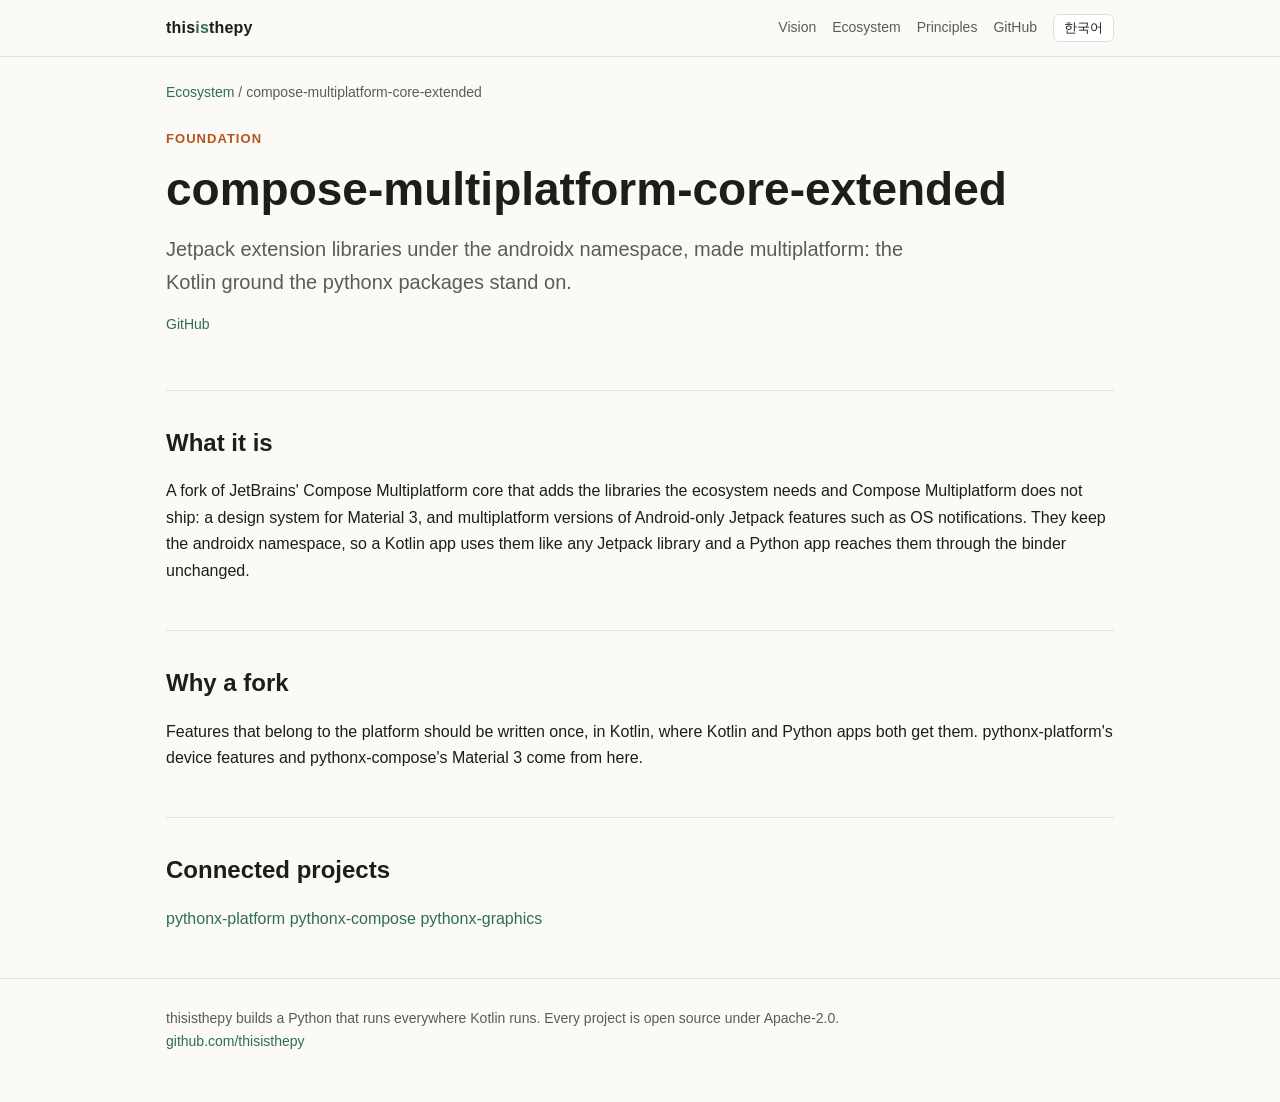
==== projects/compose-multiplatform-core-extended/index.html @ 2e210300 "Site: Replace the old site with the thisisthepy ecosystem pages / describes what the ecosystem is fo" ====
<!doctype html>
<html lang="en"><head><meta charset="utf-8"><meta name="viewport" content="width=device-width,initial-scale=1">
<title>compose-multiplatform-core-extended | thisisthepy</title><meta name="description" content="Jetpack extension libraries under the androidx namespace, made multiplatform: the Kotlin ground the pythonx packages stand on.">
<link rel="stylesheet" href="../../assets/site.css"><script src="../../assets/site.js"></script></head>
<body><header class="top"><div class="wrap"><a class="brand" href="../../">this<span>is</span>thepy</a><nav class="links">
<a href="../../#vision"><span data-l="en">Vision</span><span data-l="ko">비전</span></a>
<a href="../../#stack"><span data-l="en">Ecosystem</span><span data-l="ko">생태계</span></a>
<a class="hide-sm" href="../../#principles"><span data-l="en">Principles</span><span data-l="ko">원칙</span></a>
<a class="hide-sm" href="https://github.com/thisisthepy">GitHub</a>
<button class="lang" id="lang" type="button">한국어</button></nav></div></header>
<main class="wrap"><div class="crumbs"><a href="../../"><span data-l="en">Ecosystem</span><span data-l="ko">생태계</span></a> / compose-multiplatform-core-extended</div>
<div class="hero" style="padding-top:24px"><div class="kicker">Foundation</div><h1>compose-multiplatform-core-extended</h1>
<p class="lead"><span data-l="en">Jetpack extension libraries under the androidx namespace, made multiplatform: the Kotlin ground the pythonx packages stand on.</span><span data-l="ko">androidx 네임스페이스 아래의 Jetpack 확장 라이브러리를 멀티플랫폼으로: pythonx 패키지가 딛는 Kotlin 바닥.</span></p>
<p style="margin-top:14px;font-size:14px"><a href="https://github.com/thisisthepy/compose-multiplatform-core-extended">GitHub</a></p></div>
<div data-l="en">
<section><h2>What it is</h2>
<p>A fork of JetBrains' Compose Multiplatform core that adds the libraries the ecosystem needs and Compose Multiplatform does not ship: a design system for Material 3, and multiplatform versions of Android-only Jetpack features such as OS notifications. They keep the androidx namespace, so a Kotlin app uses them like any Jetpack library and a Python app reaches them through the binder unchanged.</p></section>
<section><h2>Why a fork</h2>
<p>Features that belong to the platform should be written once, in Kotlin, where Kotlin and Python apps both get them. pythonx-platform's device features and pythonx-compose's Material 3 come from here.</p></section>
</div><div data-l="ko">
<section><h2>무엇인가</h2>
<p>JetBrains의 Compose Multiplatform 코어를 포크해서, 생태계에 필요하지만 Compose Multiplatform이 제공하지 않는 라이브러리를 더합니다. Material 3용 디자인 시스템, 그리고 OS 알림처럼 Android에만 있던 Jetpack 기능의 멀티플랫폼 버전입니다. androidx 네임스페이스를 그대로 써서 Kotlin 앱은 다른 Jetpack 라이브러리처럼 쓰고, Python 앱은 바인더로 그대로 닿습니다.</p></section>
<section><h2>왜 포크인가</h2>
<p>플랫폼에 속하는 기능은 Kotlin으로 한 번 쓰고 Kotlin 앱과 Python 앱이 함께 써야 합니다. pythonx-platform의 기기 기능과 pythonx-compose의 Material 3가 여기서 나옵니다.</p></section>
</div>
<section><h2><span data-l="en">Connected projects</span><span data-l="ko">연결된 프로젝트</span></h2><p><a class="tag" href="../pythonx-platform/">pythonx-platform</a> <a class="tag" href="../pythonx-compose/">pythonx-compose</a> <a class="tag" href="../pythonx-graphics/">pythonx-graphics</a></p></section></main>
<footer><div class="wrap"><span data-l="en">thisisthepy builds a Python that runs everywhere Kotlin runs. Every project is open source under Apache-2.0.</span><span data-l="ko">thisisthepy는 Kotlin이 도는 모든 곳에서 도는 Python을 만듭니다. 모든 프로젝트는 Apache-2.0 오픈소스입니다.</span><br><a href="https://github.com/thisisthepy">github.com/thisisthepy</a></div></footer>
</body></html>
---- assets/site.css ----
:root{--bg:#fbfaf7;--fg:#1d1d1b;--muted:#5d5b55;--line:#e3e0d8;--card:#ffffff;--accent:#2f6f4f;--accent-2:#b8541b;--code:#f1efe8;--layer1:#e9f2ec;--layer2:#f4ece3;--layer3:#e8eef5;--layer4:#f2e9f2;--layer5:#eeeeea}
@media (prefers-color-scheme:dark){:root:not([data-theme="light"]){--bg:#121311;--fg:#ecebe6;--muted:#a3a19a;--line:#2c2d29;--card:#1a1b18;--accent:#7cc39b;--accent-2:#e59a62;--code:#22231f;--layer1:#1c2a22;--layer2:#2c241c;--layer3:#1c2430;--layer4:#2a1f2a;--layer5:#22231f}}
:root[data-theme="dark"]{--bg:#121311;--fg:#ecebe6;--muted:#a3a19a;--line:#2c2d29;--card:#1a1b18;--accent:#7cc39b;--accent-2:#e59a62;--code:#22231f;--layer1:#1c2a22;--layer2:#2c241c;--layer3:#1c2430;--layer4:#2a1f2a;--layer5:#22231f}
*{box-sizing:border-box}
html{-webkit-text-size-adjust:100%}
body{margin:0;background:var(--bg);color:var(--fg);font:16px/1.65 -apple-system,BlinkMacSystemFont,"Segoe UI","Apple SD Gothic Neo","Noto Sans KR",Roboto,sans-serif}
a{color:var(--accent);text-decoration:none}a:hover{text-decoration:underline}
.wrap{max-width:980px;margin:0 auto;padding:0 16px}
header.top{border-bottom:1px solid var(--line);position:sticky;top:0;background:var(--bg);z-index:5}
header.top .wrap{display:flex;align-items:center;justify-content:space-between;gap:12px;height:56px}
.brand{font-weight:700;letter-spacing:.2px;color:var(--fg)}
.brand span{color:var(--accent)}
nav.links{display:flex;gap:16px;align-items:center;font-size:14px;flex-wrap:wrap}
nav.links a{color:var(--muted)}
.lang{border:1px solid var(--line);background:var(--card);color:var(--fg);border-radius:6px;padding:4px 10px;font-size:13px;cursor:pointer}
.hero{padding:64px 0 40px}
.hero h1{font-size:clamp(28px,5vw,46px);line-height:1.2;margin:0 0 16px}
.hero p.lead{font-size:clamp(17px,2.2vw,20px);color:var(--muted);max-width:760px;margin:0}
.kicker{font-size:13px;letter-spacing:.08em;text-transform:uppercase;color:var(--accent-2);font-weight:600;margin-bottom:12px}
section{padding:32px 0;border-top:1px solid var(--line)}
section h2{font-size:24px;margin:0 0 16px}
section h3{font-size:18px;margin:24px 0 8px}
p{margin:0 0 14px}
ul{padding-left:20px;margin:0 0 14px}li{margin:4px 0}
.grid{display:grid;grid-template-columns:repeat(auto-fit,minmax(260px,1fr));gap:14px}
.card{background:var(--card);border:1px solid var(--line);border-radius:10px;padding:16px}
.card h3{margin:0 0 6px;font-size:17px}
.card p{color:var(--muted);font-size:15px;margin:0 0 10px}
.card .tag{display:inline-block;font-size:12px;color:var(--accent-2);border:1px solid var(--line);border-radius:999px;padding:1px 8px;margin-right:4px}
.stack{display:flex;flex-direction:column;gap:8px;margin:8px 0 16px}
.layer{border-radius:10px;padding:12px 14px;border:1px solid var(--line)}
.layer b{display:block;font-size:13px;letter-spacing:.06em;text-transform:uppercase;color:var(--muted);margin-bottom:6px}
.layer .items{display:flex;flex-wrap:wrap;gap:8px}
.layer .items a,.layer .items span{background:var(--card);border:1px solid var(--line);border-radius:6px;padding:3px 10px;font-size:14px;color:var(--fg)}
.l1{background:var(--layer1)}.l2{background:var(--layer2)}.l3{background:var(--layer3)}.l4{background:var(--layer4)}.l5{background:var(--layer5)}
code,pre{font-family:ui-monospace,SFMono-Regular,Menlo,Consolas,monospace;font-size:14px}
code{background:var(--code);padding:1px 5px;border-radius:4px}
pre{background:var(--code);padding:14px;border-radius:8px;overflow-x:auto;line-height:1.5}
pre code{background:none;padding:0}
table{border-collapse:collapse;width:100%;font-size:15px;margin:8px 0 16px;display:block;overflow-x:auto}
th,td{border-bottom:1px solid var(--line);padding:8px 10px;text-align:left;vertical-align:top}
th{color:var(--muted);font-weight:600;font-size:13px}
.note{border-left:3px solid var(--accent);padding:6px 12px;color:var(--muted);margin:12px 0}
.crumbs{font-size:14px;color:var(--muted);margin-top:24px}
footer{border-top:1px solid var(--line);padding:28px 0 48px;color:var(--muted);font-size:14px}
[data-l="ko"]{display:none}
html[lang="ko"] [data-l="ko"]{display:revert}
html[lang="ko"] [data-l="en"]{display:none}
@media (max-width:640px){nav.links .hide-sm{display:none}.hero{padding:40px 0 24px}}
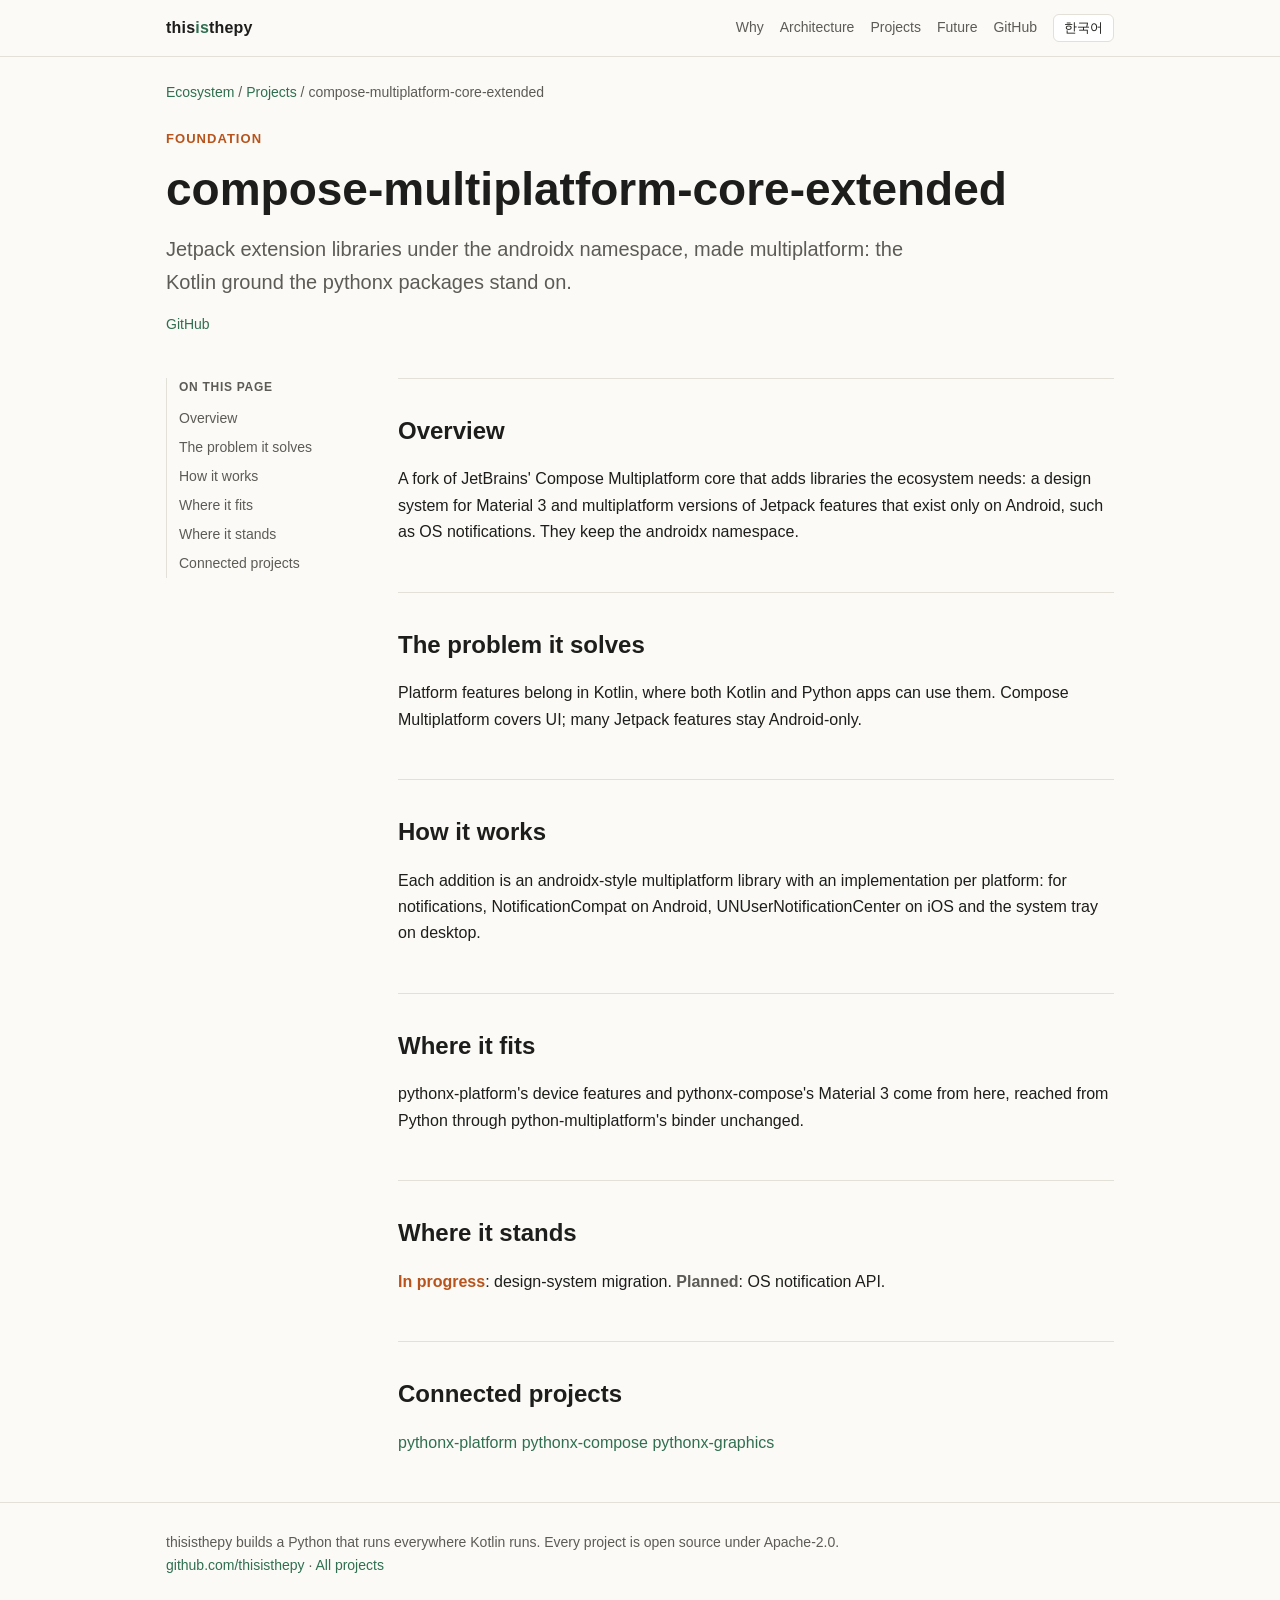
==== commit 501433ba: "Site: Restructure every page into systematic sections with a table of contents The home page covers " ====
--- a/projects/compose-multiplatform-core-extended/index.html
+++ b/projects/compose-multiplatform-core-extended/index.html
@@ -3,26 +3,15 @@
 <title>compose-multiplatform-core-extended | thisisthepy</title><meta name="description" content="Jetpack extension libraries under the androidx namespace, made multiplatform: the Kotlin ground the pythonx packages stand on.">
 <link rel="stylesheet" href="../../assets/site.css"><script src="../../assets/site.js"></script></head>
 <body><header class="top"><div class="wrap"><a class="brand" href="../../">this<span>is</span>thepy</a><nav class="links">
-<a href="../../#vision"><span data-l="en">Vision</span><span data-l="ko">비전</span></a>
-<a href="../../#stack"><span data-l="en">Ecosystem</span><span data-l="ko">생태계</span></a>
-<a class="hide-sm" href="../../#principles"><span data-l="en">Principles</span><span data-l="ko">원칙</span></a>
+<a href="../../#problem"><span data-l="en">Why</span><span data-l="ko">왜</span></a>
+<a href="../../#architecture"><span data-l="en">Architecture</span><span data-l="ko">구조</span></a>
+<a href="../../#projects"><span data-l="en">Projects</span><span data-l="ko">프로젝트</span></a>
+<a class="hide-sm" href="../../#future"><span data-l="en">Future</span><span data-l="ko">미래</span></a>
 <a class="hide-sm" href="https://github.com/thisisthepy">GitHub</a>
 <button class="lang" id="lang" type="button">한국어</button></nav></div></header>
-<main class="wrap"><div class="crumbs"><a href="../../"><span data-l="en">Ecosystem</span><span data-l="ko">생태계</span></a> / compose-multiplatform-core-extended</div>
-<div class="hero" style="padding-top:24px"><div class="kicker">Foundation</div><h1>compose-multiplatform-core-extended</h1>
+<main class="wrap"><div class="crumbs"><a href="../../"><span data-l="en">Ecosystem</span><span data-l="ko">생태계</span></a> / <a href="../../#projects"><span data-l="en">Projects</span><span data-l="ko">프로젝트</span></a> / compose-multiplatform-core-extended</div>
+<div class="hero" style="padding:24px 0 28px"><div class="kicker">Foundation</div><h1>compose-multiplatform-core-extended</h1>
 <p class="lead"><span data-l="en">Jetpack extension libraries under the androidx namespace, made multiplatform: the Kotlin ground the pythonx packages stand on.</span><span data-l="ko">androidx 네임스페이스 아래의 Jetpack 확장 라이브러리를 멀티플랫폼으로: pythonx 패키지가 딛는 Kotlin 바닥.</span></p>
-<p style="margin-top:14px;font-size:14px"><a href="https://github.com/thisisthepy/compose-multiplatform-core-extended">GitHub</a></p></div>
-<div data-l="en">
-<section><h2>What it is</h2>
-<p>A fork of JetBrains' Compose Multiplatform core that adds the libraries the ecosystem needs and Compose Multiplatform does not ship: a design system for Material 3, and multiplatform versions of Android-only Jetpack features such as OS notifications. They keep the androidx namespace, so a Kotlin app uses them like any Jetpack library and a Python app reaches them through the binder unchanged.</p></section>
-<section><h2>Why a fork</h2>
-<p>Features that belong to the platform should be written once, in Kotlin, where Kotlin and Python apps both get them. pythonx-platform's device features and pythonx-compose's Material 3 come from here.</p></section>
-</div><div data-l="ko">
-<section><h2>무엇인가</h2>
-<p>JetBrains의 Compose Multiplatform 코어를 포크해서, 생태계에 필요하지만 Compose Multiplatform이 제공하지 않는 라이브러리를 더합니다. Material 3용 디자인 시스템, 그리고 OS 알림처럼 Android에만 있던 Jetpack 기능의 멀티플랫폼 버전입니다. androidx 네임스페이스를 그대로 써서 Kotlin 앱은 다른 Jetpack 라이브러리처럼 쓰고, Python 앱은 바인더로 그대로 닿습니다.</p></section>
-<section><h2>왜 포크인가</h2>
-<p>플랫폼에 속하는 기능은 Kotlin으로 한 번 쓰고 Kotlin 앱과 Python 앱이 함께 써야 합니다. pythonx-platform의 기기 기능과 pythonx-compose의 Material 3가 여기서 나옵니다.</p></section>
-</div>
-<section><h2><span data-l="en">Connected projects</span><span data-l="ko">연결된 프로젝트</span></h2><p><a class="tag" href="../pythonx-platform/">pythonx-platform</a> <a class="tag" href="../pythonx-compose/">pythonx-compose</a> <a class="tag" href="../pythonx-graphics/">pythonx-graphics</a></p></section></main>
-<footer><div class="wrap"><span data-l="en">thisisthepy builds a Python that runs everywhere Kotlin runs. Every project is open source under Apache-2.0.</span><span data-l="ko">thisisthepy는 Kotlin이 도는 모든 곳에서 도는 Python을 만듭니다. 모든 프로젝트는 Apache-2.0 오픈소스입니다.</span><br><a href="https://github.com/thisisthepy">github.com/thisisthepy</a></div></footer>
+<p style="margin-top:14px;font-size:14px"><a href="https://github.com/thisisthepy/compose-multiplatform-core-extended">GitHub</a></p></div><div class="layout"><aside class="toc"><b><span data-l="en">On this page</span><span data-l="ko">이 페이지</span></b><a href="#overview"><span data-l="en">Overview</span><span data-l="ko">개요</span></a><a href="#problem"><span data-l="en">The problem it solves</span><span data-l="ko">푸는 문제</span></a><a href="#how"><span data-l="en">How it works</span><span data-l="ko">동작 방식</span></a><a href="#fit"><span data-l="en">Where it fits</span><span data-l="ko">생태계 안의 위치</span></a><a href="#state"><span data-l="en">Where it stands</span><span data-l="ko">현재 상태</span></a><a href="#related"><span data-l="en">Connected projects</span><span data-l="ko">연결된 프로젝트</span></a></aside><div><section id="overview"><h2><span data-l="en">Overview</span><span data-l="ko">개요</span></h2><div data-l="en"><p>A fork of JetBrains' Compose Multiplatform core that adds libraries the ecosystem needs: a design system for Material 3 and multiplatform versions of Jetpack features that exist only on Android, such as OS notifications. They keep the androidx namespace.</p></div><div data-l="ko"><p>JetBrains의 Compose Multiplatform 코어를 포크해서 생태계에 필요한 라이브러리를 더합니다. Material 3용 디자인 시스템, 그리고 OS 알림처럼 Android에만 있던 Jetpack 기능의 멀티플랫폼 버전입니다. androidx 네임스페이스를 그대로 씁니다.</p></div></section><section id="problem"><h2><span data-l="en">The problem it solves</span><span data-l="ko">푸는 문제</span></h2><div data-l="en"><p>Platform features belong in Kotlin, where both Kotlin and Python apps can use them. Compose Multiplatform covers UI; many Jetpack features stay Android-only.</p></div><div data-l="ko"><p>플랫폼 기능은 Kotlin 앱과 Python 앱이 모두 쓸 수 있는 Kotlin에 있어야 합니다. Compose Multiplatform은 UI를 다루지만, 많은 Jetpack 기능은 Android 전용으로 남아 있습니다.</p></div></section><section id="how"><h2><span data-l="en">How it works</span><span data-l="ko">동작 방식</span></h2><div data-l="en"><p>Each addition is an androidx-style multiplatform library with an implementation per platform: for notifications, NotificationCompat on Android, UNUserNotificationCenter on iOS and the system tray on desktop.</p></div><div data-l="ko"><p>추가하는 것마다 플랫폼별 구현을 가진 androidx 방식의 멀티플랫폼 라이브러리입니다. 알림이라면 Android는 NotificationCompat, iOS는 UNUserNotificationCenter, 데스크톱은 시스템 트레이입니다.</p></div></section><section id="fit"><h2><span data-l="en">Where it fits</span><span data-l="ko">생태계 안의 위치</span></h2><div data-l="en"><p>pythonx-platform's device features and pythonx-compose's Material 3 come from here, reached from Python through python-multiplatform's binder unchanged.</p></div><div data-l="ko"><p>pythonx-platform의 기기 기능과 pythonx-compose의 Material 3가 여기서 나오고, Python은 python-multiplatform의 바인더로 그대로 닿습니다.</p></div></section><section id="state"><h2><span data-l="en">Where it stands</span><span data-l="ko">현재 상태</span></h2><div data-l="en"><p><span class="status-wip">In progress</span>: design-system migration. <span class="status-plan">Planned</span>: OS notification API.</p></div><div data-l="ko"><p><span class="status-wip">진행 중</span>: 디자인 시스템 이전. <span class="status-plan">계획</span>: OS 알림 API.</p></div></section><section id="related"><h2><span data-l="en">Connected projects</span><span data-l="ko">연결된 프로젝트</span></h2><div data-l="en"><p><a class="tag" href="../pythonx-platform/">pythonx-platform</a> <a class="tag" href="../pythonx-compose/">pythonx-compose</a> <a class="tag" href="../pythonx-graphics/">pythonx-graphics</a></p></div><div data-l="ko"><p><a class="tag" href="../pythonx-platform/">pythonx-platform</a> <a class="tag" href="../pythonx-compose/">pythonx-compose</a> <a class="tag" href="../pythonx-graphics/">pythonx-graphics</a></p></div></section></div></div></main>
+<footer><div class="wrap"><span data-l="en">thisisthepy builds a Python that runs everywhere Kotlin runs. Every project is open source under Apache-2.0.</span><span data-l="ko">thisisthepy는 Kotlin이 도는 모든 곳에서 도는 Python을 만듭니다. 모든 프로젝트는 Apache-2.0 오픈소스입니다.</span><br><a href="https://github.com/thisisthepy">github.com/thisisthepy</a> · <a href="../../#projects"><span data-l="en">All projects</span><span data-l="ko">전체 프로젝트</span></a></div></footer>
 </body></html>
--- a/assets/site.css
+++ b/assets/site.css
@@ -47,3 +47,16 @@
 html[lang="ko"] [data-l="ko"]{display:revert}
 html[lang="ko"] [data-l="en"]{display:none}
 @media (max-width:640px){nav.links .hide-sm{display:none}.hero{padding:40px 0 24px}}
+.layout{display:grid;grid-template-columns:200px minmax(0,1fr);gap:32px;align-items:start}
+.toc{position:sticky;top:72px;font-size:14px;border-left:1px solid var(--line);padding-left:12px}
+.toc b{display:block;font-size:12px;letter-spacing:.06em;text-transform:uppercase;color:var(--muted);margin-bottom:6px}
+.toc a{display:block;color:var(--muted);padding:3px 0}
+.toc a:hover{color:var(--accent)}
+@media (max-width:820px){.layout{grid-template-columns:1fr}.toc{position:static;border-left:none;padding-left:0;border-bottom:1px solid var(--line);padding-bottom:12px}}
+.flow{display:flex;flex-wrap:wrap;align-items:stretch;gap:6px;margin:10px 0 16px}
+.flow .step{flex:1 1 150px;background:var(--card);border:1px solid var(--line);border-radius:8px;padding:10px 12px;font-size:14px}
+.flow .step b{display:block;font-size:13px;color:var(--accent-2);margin-bottom:4px}
+.flow .arrow{align-self:center;color:var(--muted);font-size:18px}
+.status-ok{color:var(--accent);font-weight:600}.status-wip{color:var(--accent-2);font-weight:600}.status-plan{color:var(--muted);font-weight:600}
+dl.gloss dt{font-weight:600;margin-top:10px}dl.gloss dd{margin:2px 0 0 0;color:var(--muted)}
+.two{display:grid;grid-template-columns:repeat(auto-fit,minmax(280px,1fr));gap:14px}
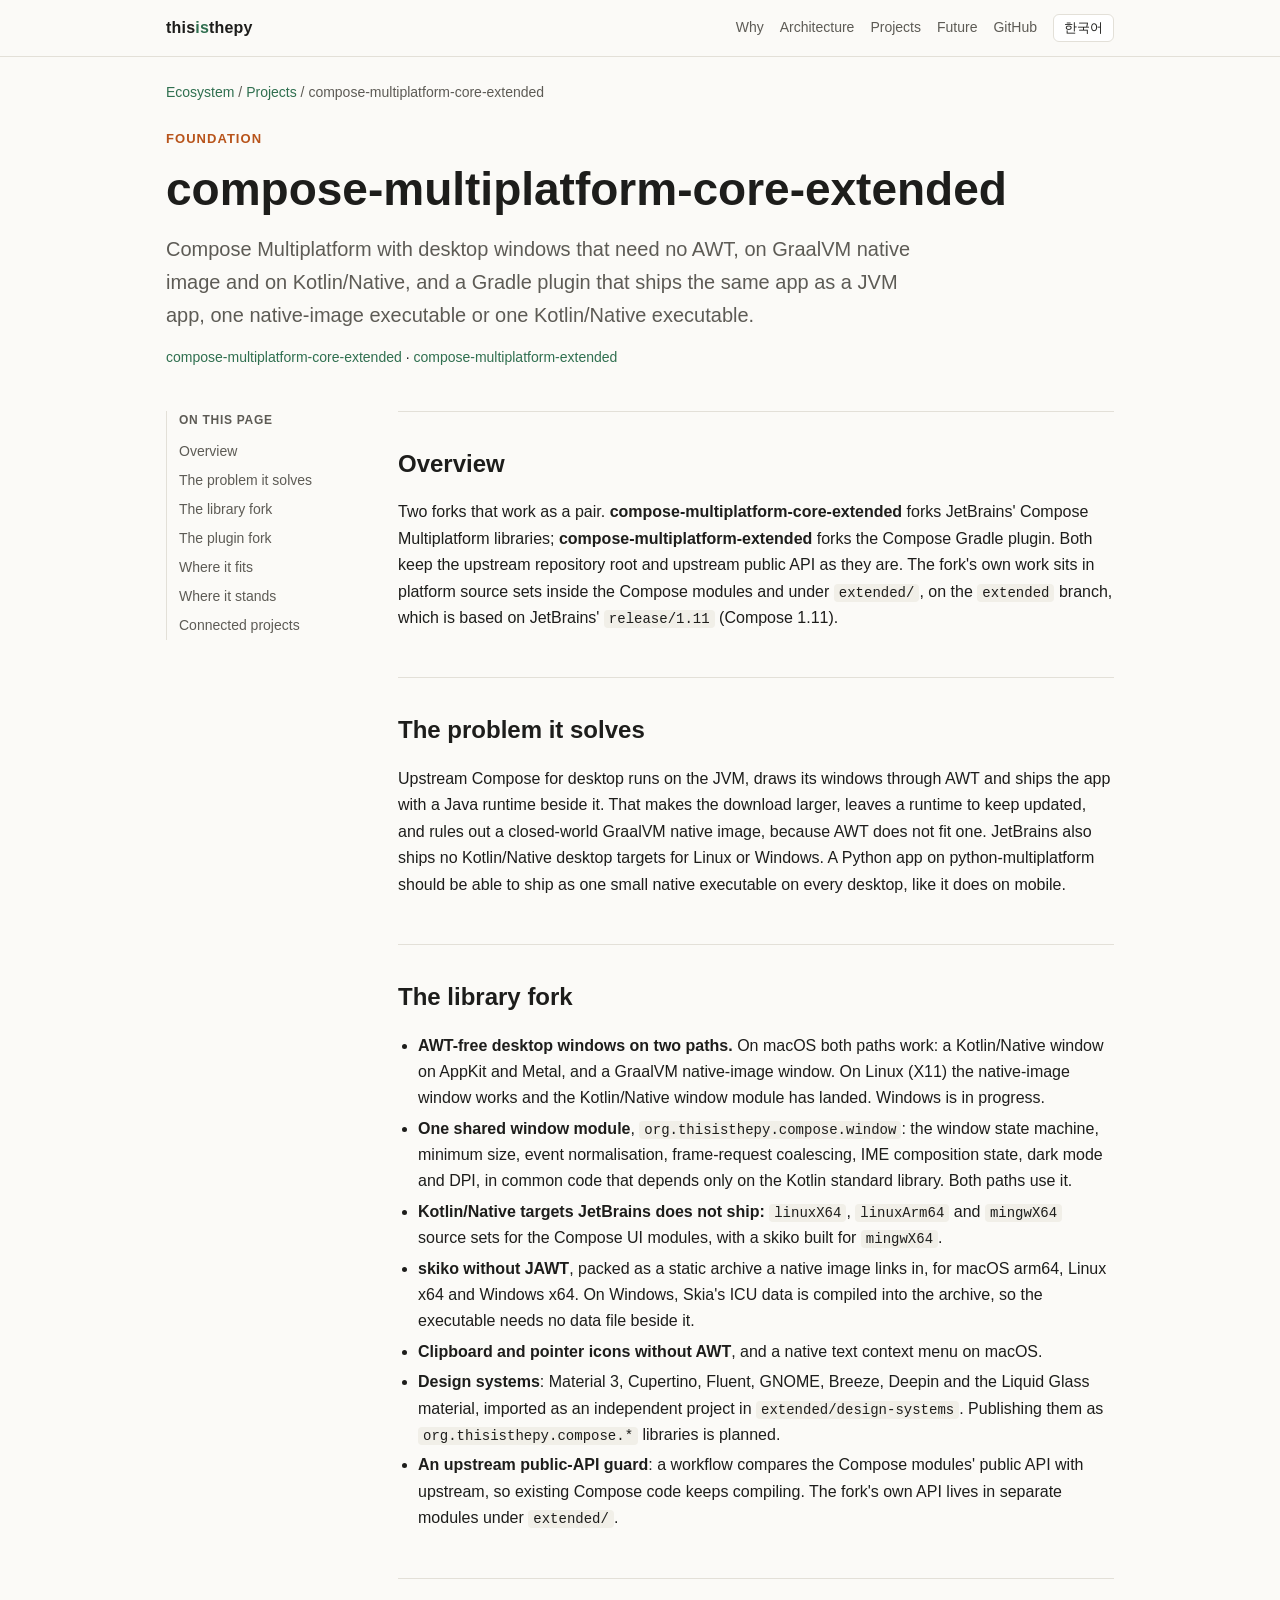
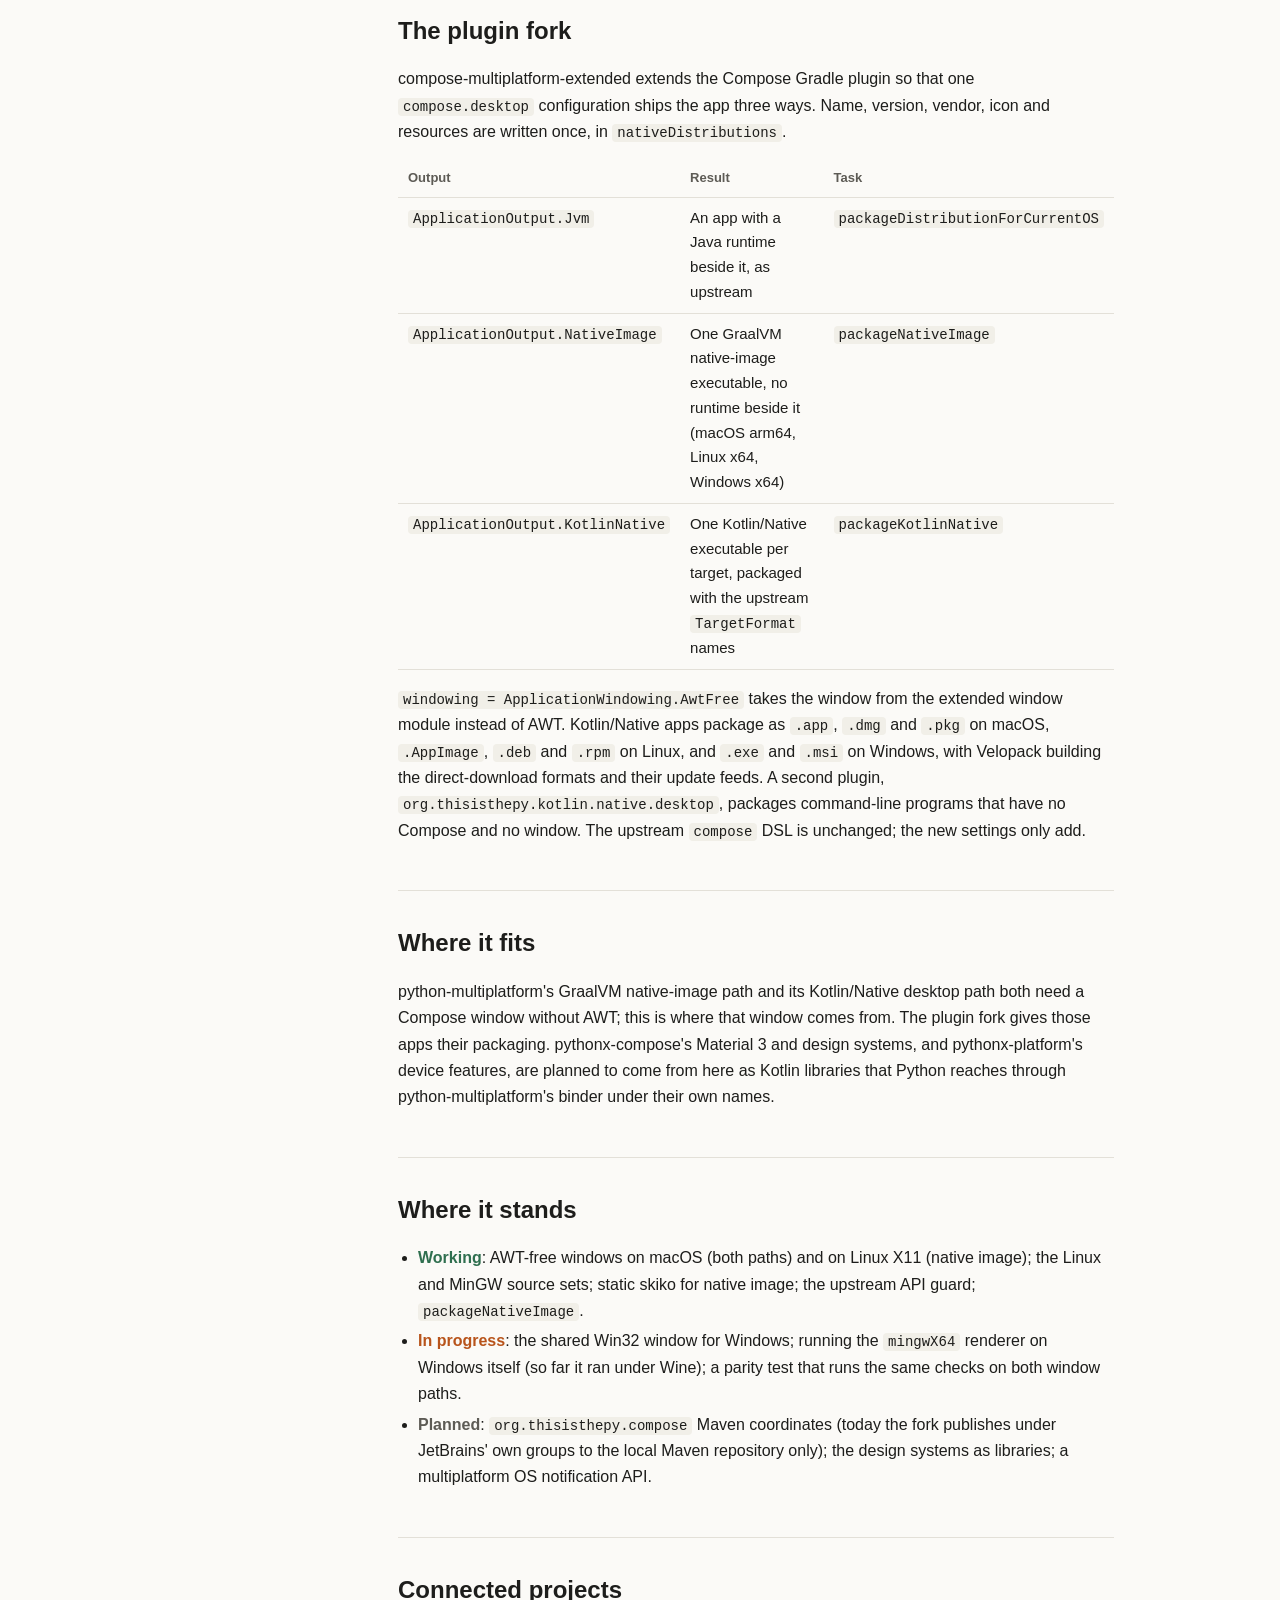
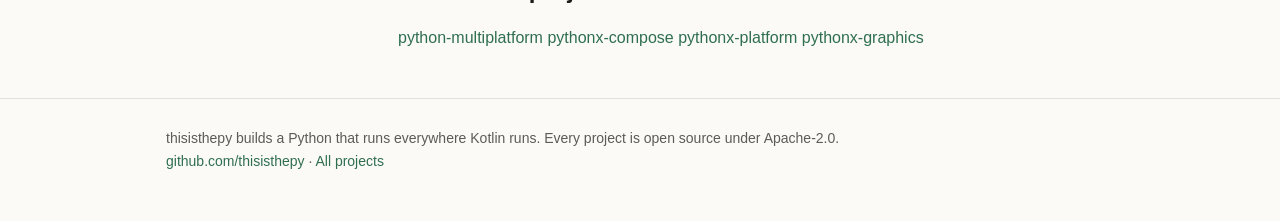
==== commit 05240fce: "Site: Describe the Compose forks as they are: AWT-free windows, new targets and the plugin's three o" ====
--- a/projects/compose-multiplatform-core-extended/index.html
+++ b/projects/compose-multiplatform-core-extended/index.html
@@ -1,6 +1,6 @@
 <!doctype html>
 <html lang="en"><head><meta charset="utf-8"><meta name="viewport" content="width=device-width,initial-scale=1">
-<title>compose-multiplatform-core-extended | thisisthepy</title><meta name="description" content="Jetpack extension libraries under the androidx namespace, made multiplatform: the Kotlin ground the pythonx packages stand on.">
+<title>compose-multiplatform-core-extended | thisisthepy</title><meta name="description" content="Compose Multiplatform with desktop windows that need no AWT, on GraalVM native image and Kotlin/Native, and a Gradle plugin that ships one app as a JVM app, a native-image executable or a Kotlin/Native executable.">
 <link rel="stylesheet" href="../../assets/site.css"><script src="../../assets/site.js"></script></head>
 <body><header class="top"><div class="wrap"><a class="brand" href="../../">this<span>is</span>thepy</a><nav class="links">
 <a href="../../#problem"><span data-l="en">Why</span><span data-l="ko">왜</span></a>
@@ -11,7 +11,46 @@
 <button class="lang" id="lang" type="button">한국어</button></nav></div></header>
 <main class="wrap"><div class="crumbs"><a href="../../"><span data-l="en">Ecosystem</span><span data-l="ko">생태계</span></a> / <a href="../../#projects"><span data-l="en">Projects</span><span data-l="ko">프로젝트</span></a> / compose-multiplatform-core-extended</div>
 <div class="hero" style="padding:24px 0 28px"><div class="kicker">Foundation</div><h1>compose-multiplatform-core-extended</h1>
-<p class="lead"><span data-l="en">Jetpack extension libraries under the androidx namespace, made multiplatform: the Kotlin ground the pythonx packages stand on.</span><span data-l="ko">androidx 네임스페이스 아래의 Jetpack 확장 라이브러리를 멀티플랫폼으로: pythonx 패키지가 딛는 Kotlin 바닥.</span></p>
-<p style="margin-top:14px;font-size:14px"><a href="https://github.com/thisisthepy/compose-multiplatform-core-extended">GitHub</a></p></div><div class="layout"><aside class="toc"><b><span data-l="en">On this page</span><span data-l="ko">이 페이지</span></b><a href="#overview"><span data-l="en">Overview</span><span data-l="ko">개요</span></a><a href="#problem"><span data-l="en">The problem it solves</span><span data-l="ko">푸는 문제</span></a><a href="#how"><span data-l="en">How it works</span><span data-l="ko">동작 방식</span></a><a href="#fit"><span data-l="en">Where it fits</span><span data-l="ko">생태계 안의 위치</span></a><a href="#state"><span data-l="en">Where it stands</span><span data-l="ko">현재 상태</span></a><a href="#related"><span data-l="en">Connected projects</span><span data-l="ko">연결된 프로젝트</span></a></aside><div><section id="overview"><h2><span data-l="en">Overview</span><span data-l="ko">개요</span></h2><div data-l="en"><p>A fork of JetBrains' Compose Multiplatform core that adds libraries the ecosystem needs: a design system for Material 3 and multiplatform versions of Jetpack features that exist only on Android, such as OS notifications. They keep the androidx namespace.</p></div><div data-l="ko"><p>JetBrains의 Compose Multiplatform 코어를 포크해서 생태계에 필요한 라이브러리를 더합니다. Material 3용 디자인 시스템, 그리고 OS 알림처럼 Android에만 있던 Jetpack 기능의 멀티플랫폼 버전입니다. androidx 네임스페이스를 그대로 씁니다.</p></div></section><section id="problem"><h2><span data-l="en">The problem it solves</span><span data-l="ko">푸는 문제</span></h2><div data-l="en"><p>Platform features belong in Kotlin, where both Kotlin and Python apps can use them. Compose Multiplatform covers UI; many Jetpack features stay Android-only.</p></div><div data-l="ko"><p>플랫폼 기능은 Kotlin 앱과 Python 앱이 모두 쓸 수 있는 Kotlin에 있어야 합니다. Compose Multiplatform은 UI를 다루지만, 많은 Jetpack 기능은 Android 전용으로 남아 있습니다.</p></div></section><section id="how"><h2><span data-l="en">How it works</span><span data-l="ko">동작 방식</span></h2><div data-l="en"><p>Each addition is an androidx-style multiplatform library with an implementation per platform: for notifications, NotificationCompat on Android, UNUserNotificationCenter on iOS and the system tray on desktop.</p></div><div data-l="ko"><p>추가하는 것마다 플랫폼별 구현을 가진 androidx 방식의 멀티플랫폼 라이브러리입니다. 알림이라면 Android는 NotificationCompat, iOS는 UNUserNotificationCenter, 데스크톱은 시스템 트레이입니다.</p></div></section><section id="fit"><h2><span data-l="en">Where it fits</span><span data-l="ko">생태계 안의 위치</span></h2><div data-l="en"><p>pythonx-platform's device features and pythonx-compose's Material 3 come from here, reached from Python through python-multiplatform's binder unchanged.</p></div><div data-l="ko"><p>pythonx-platform의 기기 기능과 pythonx-compose의 Material 3가 여기서 나오고, Python은 python-multiplatform의 바인더로 그대로 닿습니다.</p></div></section><section id="state"><h2><span data-l="en">Where it stands</span><span data-l="ko">현재 상태</span></h2><div data-l="en"><p><span class="status-wip">In progress</span>: design-system migration. <span class="status-plan">Planned</span>: OS notification API.</p></div><div data-l="ko"><p><span class="status-wip">진행 중</span>: 디자인 시스템 이전. <span class="status-plan">계획</span>: OS 알림 API.</p></div></section><section id="related"><h2><span data-l="en">Connected projects</span><span data-l="ko">연결된 프로젝트</span></h2><div data-l="en"><p><a class="tag" href="../pythonx-platform/">pythonx-platform</a> <a class="tag" href="../pythonx-compose/">pythonx-compose</a> <a class="tag" href="../pythonx-graphics/">pythonx-graphics</a></p></div><div data-l="ko"><p><a class="tag" href="../pythonx-platform/">pythonx-platform</a> <a class="tag" href="../pythonx-compose/">pythonx-compose</a> <a class="tag" href="../pythonx-graphics/">pythonx-graphics</a></p></div></section></div></div></main>
+<p class="lead"><span data-l="en">Compose Multiplatform with desktop windows that need no AWT, on GraalVM native image and on Kotlin/Native, and a Gradle plugin that ships the same app as a JVM app, one native-image executable or one Kotlin/Native executable.</span><span data-l="ko">GraalVM native image와 Kotlin/Native에서 AWT 없이 동작하는 데스크톱 창을 갖춘 Compose Multiplatform, 그리고 같은 앱을 JVM 앱, native-image 실행 파일 하나, Kotlin/Native 실행 파일 하나 중 어느 쪽으로든 내보내는 Gradle 플러그인.</span></p>
+<p style="margin-top:14px;font-size:14px"><a href="https://github.com/thisisthepy/compose-multiplatform-core-extended/blob/extended/extended/README.md">compose-multiplatform-core-extended</a> · <a href="https://github.com/thisisthepy/compose-multiplatform-extended/blob/extended/extended/README.md">compose-multiplatform-extended</a></p></div><div class="layout"><aside class="toc"><b><span data-l="en">On this page</span><span data-l="ko">이 페이지</span></b><a href="#overview"><span data-l="en">Overview</span><span data-l="ko">개요</span></a><a href="#problem"><span data-l="en">The problem it solves</span><span data-l="ko">푸는 문제</span></a><a href="#library"><span data-l="en">The library fork</span><span data-l="ko">라이브러리 포크</span></a><a href="#plugin"><span data-l="en">The plugin fork</span><span data-l="ko">플러그인 포크</span></a><a href="#fit"><span data-l="en">Where it fits</span><span data-l="ko">생태계 안의 위치</span></a><a href="#state"><span data-l="en">Where it stands</span><span data-l="ko">현재 상태</span></a><a href="#related"><span data-l="en">Connected projects</span><span data-l="ko">연결된 프로젝트</span></a></aside><div>
+<section id="overview"><h2><span data-l="en">Overview</span><span data-l="ko">개요</span></h2><div data-l="en"><p>Two forks that work as a pair. <b>compose-multiplatform-core-extended</b> forks JetBrains' Compose Multiplatform libraries; <b>compose-multiplatform-extended</b> forks the Compose Gradle plugin. Both keep the upstream repository root and upstream public API as they are. The fork's own work sits in platform source sets inside the Compose modules and under <code>extended/</code>, on the <code>extended</code> branch, which is based on JetBrains' <code>release/1.11</code> (Compose 1.11).</p></div><div data-l="ko"><p>짝을 이루는 두 포크입니다. <b>compose-multiplatform-core-extended</b>는 JetBrains의 Compose Multiplatform 라이브러리를, <b>compose-multiplatform-extended</b>는 Compose Gradle 플러그인을 포크합니다. 둘 다 업스트림 저장소 루트와 업스트림 공개 API를 그대로 둡니다. 포크가 더한 것은 Compose 모듈 안의 플랫폼 소스 세트와 <code>extended/</code> 아래에 있고, 작업 브랜치 <code>extended</code>는 JetBrains의 <code>release/1.11</code>(Compose 1.11) 위에 쌓여 있습니다.</p></div></section>
+<section id="problem"><h2><span data-l="en">The problem it solves</span><span data-l="ko">푸는 문제</span></h2><div data-l="en"><p>Upstream Compose for desktop runs on the JVM, draws its windows through AWT and ships the app with a Java runtime beside it. That makes the download larger, leaves a runtime to keep updated, and rules out a closed-world GraalVM native image, because AWT does not fit one. JetBrains also ships no Kotlin/Native desktop targets for Linux or Windows. A Python app on python-multiplatform should be able to ship as one small native executable on every desktop, like it does on mobile.</p></div><div data-l="ko"><p>업스트림 Compose 데스크톱은 JVM에서 돌고, 창을 AWT로 그리며, 앱 옆에 Java 런타임을 담아 내보냅니다. 내려받는 크기가 커지고, 런타임을 계속 갱신해야 하며, AWT가 맞지 않아 닫힌 세계인 GraalVM native image로 만들 수 없습니다. JetBrains는 Linux와 Windows용 Kotlin/Native 데스크톱 타깃도 배포하지 않습니다. python-multiplatform 위의 Python 앱은 모바일에서처럼 모든 데스크톱에서도 작은 네이티브 실행 파일 하나로 나갈 수 있어야 합니다.</p></div></section>
+<section id="library"><h2><span data-l="en">The library fork</span><span data-l="ko">라이브러리 포크</span></h2><div data-l="en"><ul>
+<li><b>AWT-free desktop windows on two paths.</b> On macOS both paths work: a Kotlin/Native window on AppKit and Metal, and a GraalVM native-image window. On Linux (X11) the native-image window works and the Kotlin/Native window module has landed. Windows is in progress.</li>
+<li><b>One shared window module</b>, <code>org.thisisthepy.compose.window</code>: the window state machine, minimum size, event normalisation, frame-request coalescing, IME composition state, dark mode and DPI, in common code that depends only on the Kotlin standard library. Both paths use it.</li>
+<li><b>Kotlin/Native targets JetBrains does not ship:</b> <code>linuxX64</code>, <code>linuxArm64</code> and <code>mingwX64</code> source sets for the Compose UI modules, with a skiko built for <code>mingwX64</code>.</li>
+<li><b>skiko without JAWT</b>, packed as a static archive a native image links in, for macOS arm64, Linux x64 and Windows x64. On Windows, Skia's ICU data is compiled into the archive, so the executable needs no data file beside it.</li>
+<li><b>Clipboard and pointer icons without AWT</b>, and a native text context menu on macOS.</li>
+<li><b>Design systems</b>: Material 3, Cupertino, Fluent, GNOME, Breeze, Deepin and the Liquid Glass material, imported as an independent project in <code>extended/design-systems</code>. Publishing them as <code>org.thisisthepy.compose.*</code> libraries is planned.</li>
+<li><b>An upstream public-API guard</b>: a workflow compares the Compose modules' public API with upstream, so existing Compose code keeps compiling. The fork's own API lives in separate modules under <code>extended/</code>.</li>
+</ul></div><div data-l="ko"><ul>
+<li><b>두 경로의 AWT 없는 데스크톱 창.</b> macOS는 두 경로 모두 동작합니다. AppKit과 Metal 위의 Kotlin/Native 창, 그리고 GraalVM native-image 창입니다. Linux(X11)는 native-image 창이 동작하고 Kotlin/Native 창 모듈이 들어왔습니다. Windows는 진행 중입니다.</li>
+<li><b>공유 창 모듈</b> <code>org.thisisthepy.compose.window</code>: 창 상태 기계, 최소 크기, 이벤트 정규화, 프레임 요청 병합, IME 조합 상태, 다크 모드와 DPI가 Kotlin 표준 라이브러리에만 의존하는 공통 코드에 있고, 두 경로가 함께 씁니다.</li>
+<li><b>JetBrains가 배포하지 않는 Kotlin/Native 타깃:</b> Compose UI 모듈의 <code>linuxX64</code>, <code>linuxArm64</code>, <code>mingwX64</code> 소스 세트, 그리고 <code>mingwX64</code>용으로 빌드한 skiko.</li>
+<li><b>JAWT 없는 skiko</b>: native image가 링크하는 정적 아카이브로 묶었습니다(macOS arm64, Linux x64, Windows x64). Windows에서는 Skia의 ICU 데이터를 아카이브에 컴파일해 넣어서 실행 파일 옆에 데이터 파일이 필요 없습니다.</li>
+<li><b>AWT 없는 클립보드와 포인터 아이콘</b>, 그리고 macOS의 네이티브 텍스트 컨텍스트 메뉴.</li>
+<li><b>디자인 시스템</b>: Material 3, Cupertino, Fluent, GNOME, Breeze, Deepin과 Liquid Glass 재질을 <code>extended/design-systems</code>에 독립 프로젝트로 가져왔습니다. <code>org.thisisthepy.compose.*</code> 라이브러리로 배포하는 일은 계획입니다.</li>
+<li><b>업스트림 공개 API 가드</b>: 워크플로가 Compose 모듈의 공개 API를 업스트림과 비교하므로 기존 Compose 코드가 계속 컴파일됩니다. 포크 자체의 API는 <code>extended/</code> 아래 별도 모듈에 있습니다.</li>
+</ul></div></section>
+<section id="plugin"><h2><span data-l="en">The plugin fork</span><span data-l="ko">플러그인 포크</span></h2><div data-l="en"><p>compose-multiplatform-extended extends the Compose Gradle plugin so that one <code>compose.desktop</code> configuration ships the app three ways. Name, version, vendor, icon and resources are written once, in <code>nativeDistributions</code>.</p><table><tr><th>Output</th><th>Result</th><th>Task</th></tr>
+<tr><td><code>ApplicationOutput.Jvm</code></td><td>An app with a Java runtime beside it, as upstream</td><td><code>packageDistributionForCurrentOS</code></td></tr>
+<tr><td><code>ApplicationOutput.NativeImage</code></td><td>One GraalVM native-image executable, no runtime beside it (macOS arm64, Linux x64, Windows x64)</td><td><code>packageNativeImage</code></td></tr>
+<tr><td><code>ApplicationOutput.KotlinNative</code></td><td>One Kotlin/Native executable per target, packaged with the upstream <code>TargetFormat</code> names</td><td><code>packageKotlinNative</code></td></tr></table>
+<p><code>windowing = ApplicationWindowing.AwtFree</code> takes the window from the extended window module instead of AWT. Kotlin/Native apps package as <code>.app</code>, <code>.dmg</code> and <code>.pkg</code> on macOS, <code>.AppImage</code>, <code>.deb</code> and <code>.rpm</code> on Linux, and <code>.exe</code> and <code>.msi</code> on Windows, with Velopack building the direct-download formats and their update feeds. A second plugin, <code>org.thisisthepy.kotlin.native.desktop</code>, packages command-line programs that have no Compose and no window. The upstream <code>compose</code> DSL is unchanged; the new settings only add.</p></div><div data-l="ko"><p>compose-multiplatform-extended는 Compose Gradle 플러그인을 확장해서, <code>compose.desktop</code> 설정 하나로 앱을 세 가지 방식으로 내보냅니다. 이름, 버전, 제작사, 아이콘, 리소스는 <code>nativeDistributions</code>에 한 번만 적습니다.</p><table><tr><th>출력</th><th>결과</th><th>태스크</th></tr>
+<tr><td><code>ApplicationOutput.Jvm</code></td><td>Java 런타임을 옆에 둔 앱, 업스트림 그대로</td><td><code>packageDistributionForCurrentOS</code></td></tr>
+<tr><td><code>ApplicationOutput.NativeImage</code></td><td>런타임 없는 GraalVM native-image 실행 파일 하나 (macOS arm64, Linux x64, Windows x64)</td><td><code>packageNativeImage</code></td></tr>
+<tr><td><code>ApplicationOutput.KotlinNative</code></td><td>타깃마다 Kotlin/Native 실행 파일 하나, 업스트림 <code>TargetFormat</code> 이름으로 패키징</td><td><code>packageKotlinNative</code></td></tr></table>
+<p><code>windowing = ApplicationWindowing.AwtFree</code>를 쓰면 창이 AWT 대신 extended 창 모듈에서 옵니다. Kotlin/Native 앱은 macOS에서 <code>.app</code>, <code>.dmg</code>, <code>.pkg</code>, Linux에서 <code>.AppImage</code>, <code>.deb</code>, <code>.rpm</code>, Windows에서 <code>.exe</code>, <code>.msi</code>로 패키징하고, 직접 배포 형식과 업데이트 피드는 Velopack이 만듭니다. 두 번째 플러그인 <code>org.thisisthepy.kotlin.native.desktop</code>은 Compose도 창도 없는 명령줄 프로그램을 패키징합니다. 업스트림 <code>compose</code> DSL은 그대로이고, 새 설정은 추가만 합니다.</p></div></section>
+<section id="fit"><h2><span data-l="en">Where it fits</span><span data-l="ko">생태계 안의 위치</span></h2><div data-l="en"><p>python-multiplatform's GraalVM native-image path and its Kotlin/Native desktop path both need a Compose window without AWT; this is where that window comes from. The plugin fork gives those apps their packaging. pythonx-compose's Material 3 and design systems, and pythonx-platform's device features, are planned to come from here as Kotlin libraries that Python reaches through python-multiplatform's binder under their own names.</p></div><div data-l="ko"><p>python-multiplatform의 GraalVM native-image 경로와 Kotlin/Native 데스크톱 경로는 둘 다 AWT 없는 Compose 창이 필요하고, 그 창이 여기서 나옵니다. 플러그인 포크는 그런 앱의 패키징을 맡습니다. pythonx-compose의 Material 3와 디자인 시스템, pythonx-platform의 기기 기능도 여기서 Kotlin 라이브러리로 나오고, Python은 python-multiplatform의 바인더로 그 이름 그대로 닿을 계획입니다.</p></div></section>
+<section id="state"><h2><span data-l="en">Where it stands</span><span data-l="ko">현재 상태</span></h2><div data-l="en"><ul>
+<li><span class="status-ok">Working</span>: AWT-free windows on macOS (both paths) and on Linux X11 (native image); the Linux and MinGW source sets; static skiko for native image; the upstream API guard; <code>packageNativeImage</code>.</li>
+<li><span class="status-wip">In progress</span>: the shared Win32 window for Windows; running the <code>mingwX64</code> renderer on Windows itself (so far it ran under Wine); a parity test that runs the same checks on both window paths.</li>
+<li><span class="status-plan">Planned</span>: <code>org.thisisthepy.compose</code> Maven coordinates (today the fork publishes under JetBrains' own groups to the local Maven repository only); the design systems as libraries; a multiplatform OS notification API.</li>
+</ul></div><div data-l="ko"><ul>
+<li><span class="status-ok">동작</span>: macOS(두 경로)와 Linux X11(native image)의 AWT 없는 창, Linux·MinGW 소스 세트, native image용 정적 skiko, 업스트림 API 가드, <code>packageNativeImage</code>.</li>
+<li><span class="status-wip">진행 중</span>: Windows용 공유 Win32 창, <code>mingwX64</code> 렌더러를 Windows에서 직접 실행하는 확인(지금까지는 Wine에서만), 두 창 경로에 같은 검사를 돌리는 패리티 테스트.</li>
+<li><span class="status-plan">계획</span>: <code>org.thisisthepy.compose</code> Maven 좌표(지금은 JetBrains 그룹 그대로 로컬 Maven 저장소에만 배포), 디자인 시스템 라이브러리화, 멀티플랫폼 OS 알림 API.</li>
+</ul></div></section>
+<section id="related"><h2><span data-l="en">Connected projects</span><span data-l="ko">연결된 프로젝트</span></h2><div data-l="en"><p><a class="tag" href="../python-multiplatform/">python-multiplatform</a> <a class="tag" href="../pythonx-compose/">pythonx-compose</a> <a class="tag" href="../pythonx-platform/">pythonx-platform</a> <a class="tag" href="../pythonx-graphics/">pythonx-graphics</a></p></div><div data-l="ko"><p><a class="tag" href="../python-multiplatform/">python-multiplatform</a> <a class="tag" href="../pythonx-compose/">pythonx-compose</a> <a class="tag" href="../pythonx-platform/">pythonx-platform</a> <a class="tag" href="../pythonx-graphics/">pythonx-graphics</a></p></div></section></div></div></main>
 <footer><div class="wrap"><span data-l="en">thisisthepy builds a Python that runs everywhere Kotlin runs. Every project is open source under Apache-2.0.</span><span data-l="ko">thisisthepy는 Kotlin이 도는 모든 곳에서 도는 Python을 만듭니다. 모든 프로젝트는 Apache-2.0 오픈소스입니다.</span><br><a href="https://github.com/thisisthepy">github.com/thisisthepy</a> · <a href="../../#projects"><span data-l="en">All projects</span><span data-l="ko">전체 프로젝트</span></a></div></footer>
 </body></html>
